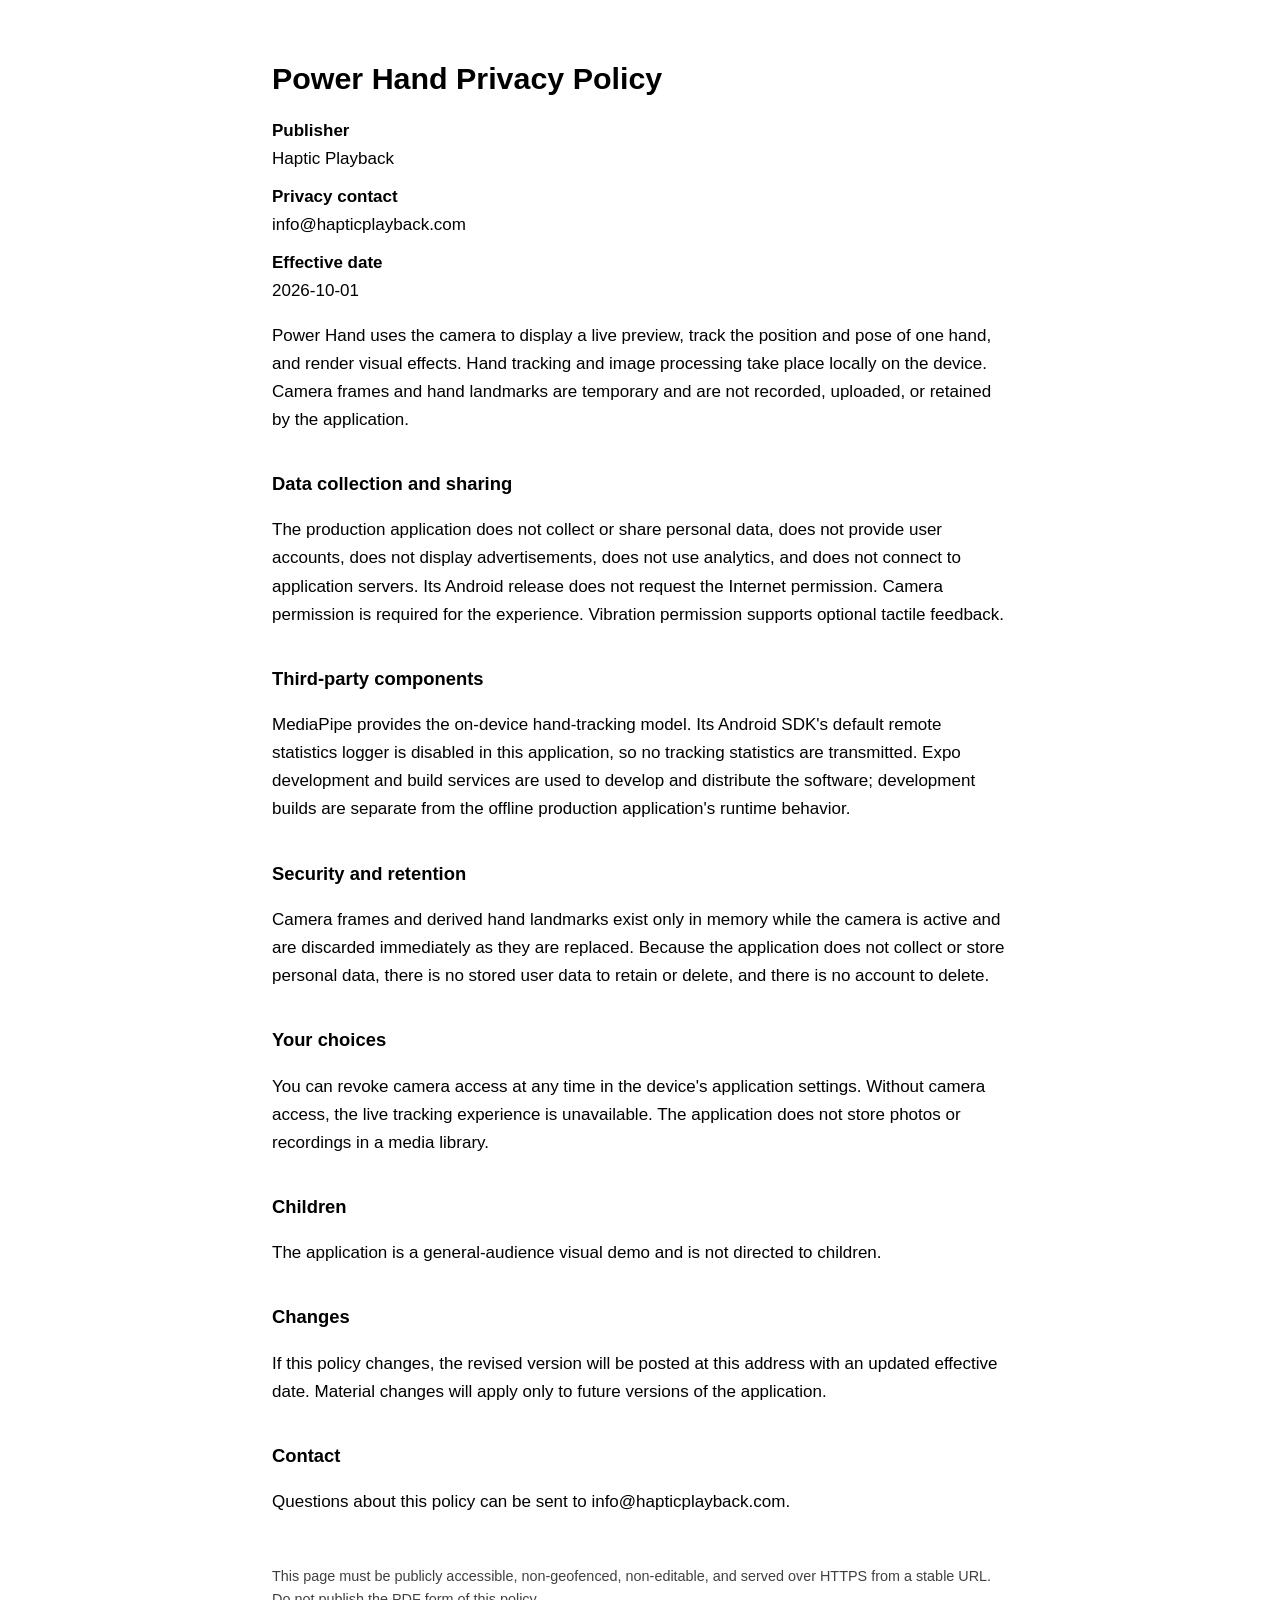
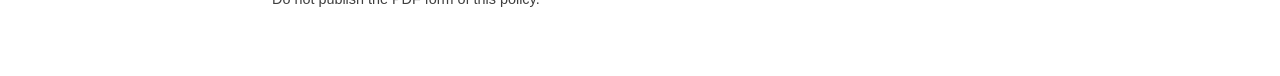
==== privacy.html @ d28c86fc "Power Hand Privacy Policy" ====
<!doctype html>
<html lang="en">
<head>
<meta charset="utf-8">
<meta name="viewport" content="width=device-width, initial-scale=1">
<title>Power Hand Privacy Policy</title>
<style>
  :root { color-scheme: light dark; }
  body { margin: 0 auto; max-width: 46rem; padding: 2.5rem 1.25rem 4rem;
    font: 17px/1.65 -apple-system, BlinkMacSystemFont, "Segoe UI", Roboto, sans-serif; }
  h1 { font-size: 1.9rem; line-height: 1.2; }
  h2 { font-size: 1.15rem; margin-top: 2.2rem; }
  dl { margin: 0; }
  dt { font-weight: 600; }
  dd { margin: 0 0 .6rem; }
  footer { margin-top: 3rem; font-size: .9rem; opacity: .75; }
</style>
</head>
<body>
<h1>Power Hand Privacy Policy</h1>
<dl>
  <dt>Publisher</dt><dd>Haptic Playback</dd>
  <dt>Privacy contact</dt><dd>info@hapticplayback.com</dd>
  <dt>Effective date</dt><dd>2026-10-01</dd>
</dl>

<p>Power Hand uses the camera to display a live preview, track the position and pose
of one hand, and render visual effects. Hand tracking and image processing take
place locally on the device. Camera frames and hand landmarks are temporary and are
not recorded, uploaded, or retained by the application.</p>

<h2>Data collection and sharing</h2>
<p>The production application does not collect or share personal data, does not
provide user accounts, does not display advertisements, does not use analytics, and
does not connect to application servers. Its Android release does not request the
Internet permission. Camera permission is required for the experience. Vibration
permission supports optional tactile feedback.</p>

<h2>Third-party components</h2>
<p>MediaPipe provides the on-device hand-tracking model. Its Android SDK's default
remote statistics logger is disabled in this application, so no tracking statistics
are transmitted. Expo development and build services are used to develop and
distribute the software; development builds are separate from the offline production
application's runtime behavior.</p>

<h2>Security and retention</h2>
<p>Camera frames and derived hand landmarks exist only in memory while the camera is
active and are discarded immediately as they are replaced. Because the application
does not collect or store personal data, there is no stored user data to retain or
delete, and there is no account to delete.</p>

<h2>Your choices</h2>
<p>You can revoke camera access at any time in the device's application settings.
Without camera access, the live tracking experience is unavailable. The application
does not store photos or recordings in a media library.</p>

<h2>Children</h2>
<p>The application is a general-audience visual demo and is not directed to children.</p>

<h2>Changes</h2>
<p>If this policy changes, the revised version will be posted at this address with an
updated effective date. Material changes will apply only to future versions of the
application.</p>

<h2>Contact</h2>
<p>Questions about this policy can be sent to info@hapticplayback.com.</p>

<footer>This page must be publicly accessible, non-geofenced, non-editable, and served
over HTTPS from a stable URL. Do not publish the PDF form of this policy.</footer>
</body>
</html>
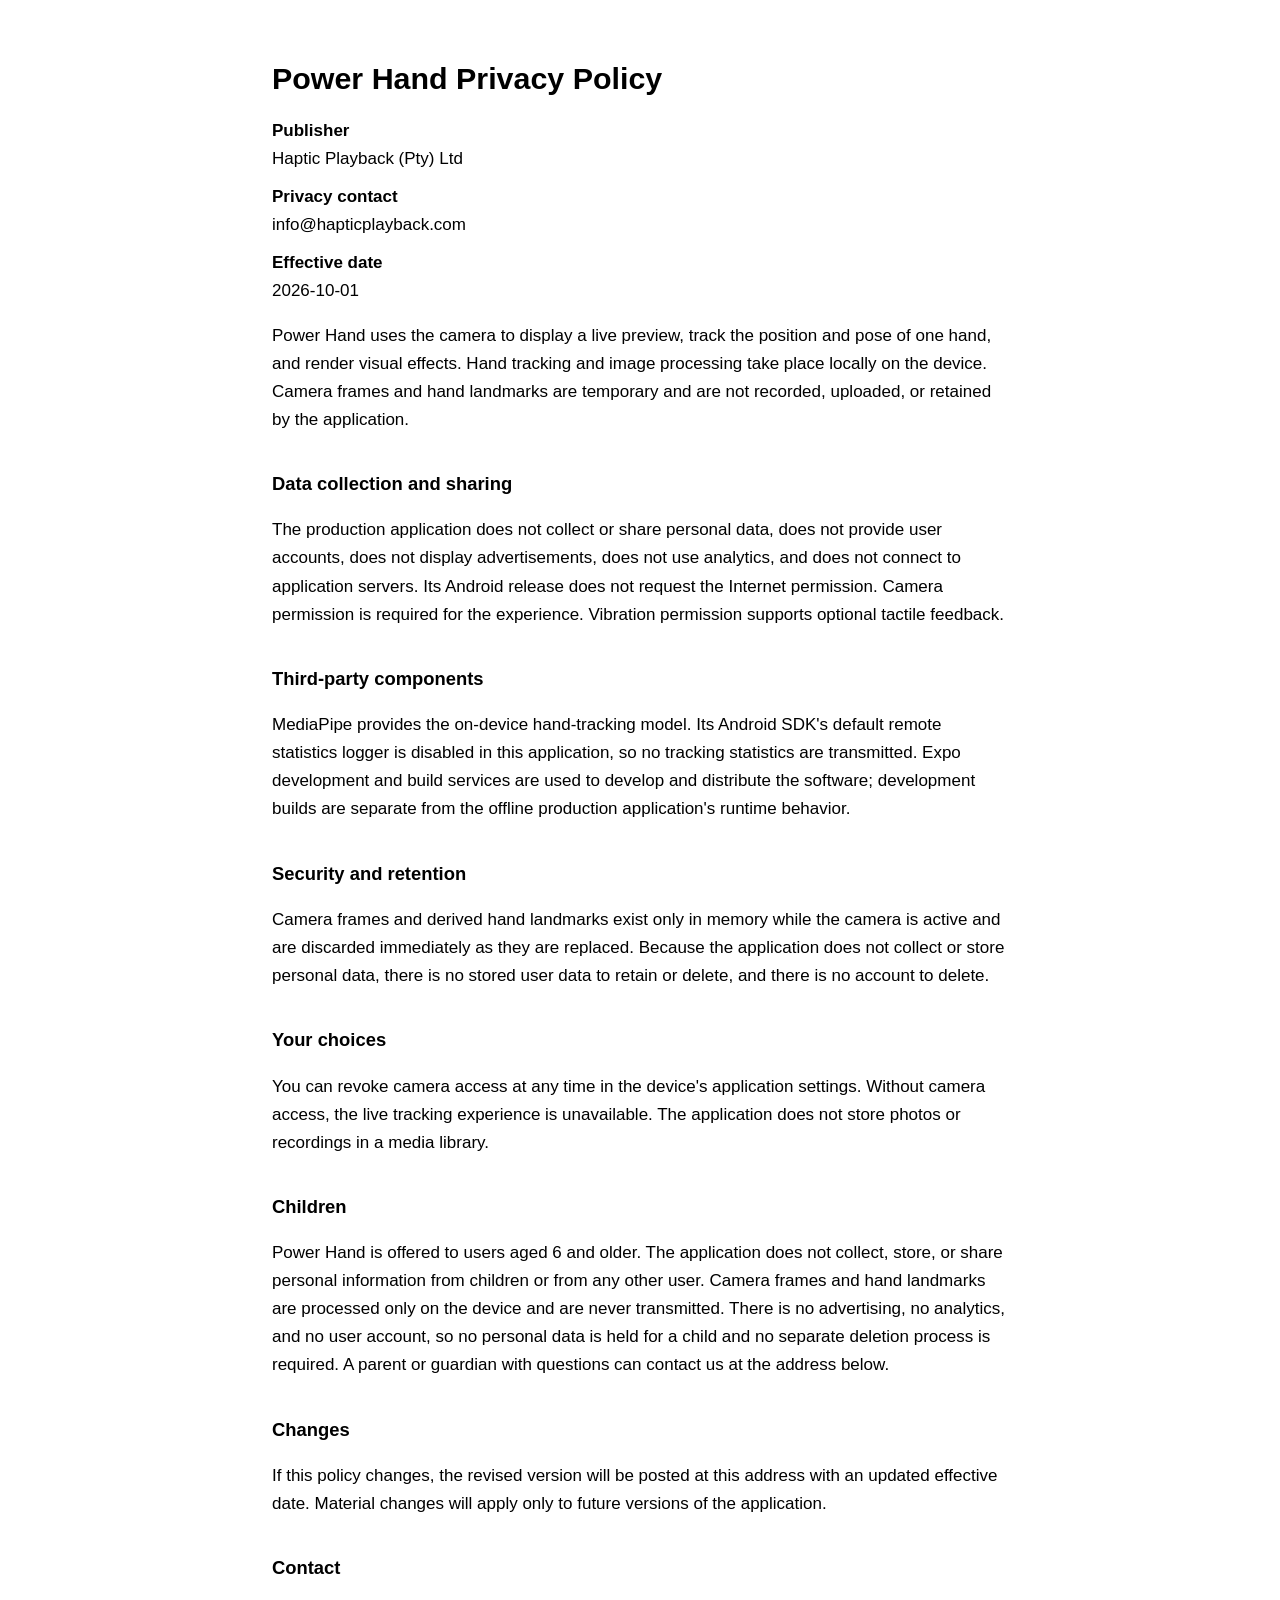
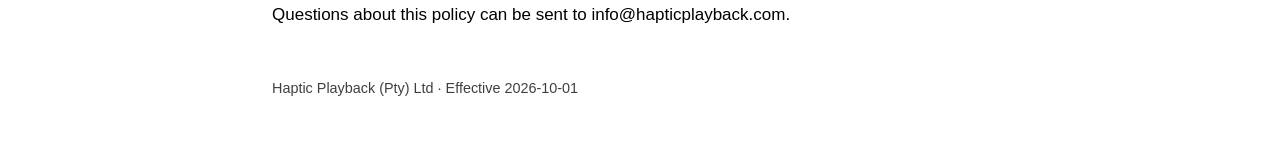
==== commit 5f49c85c: "Update to privacy policy" ====
--- a/privacy.html
+++ b/privacy.html
@@ -19,7 +19,7 @@
 <body>
 <h1>Power Hand Privacy Policy</h1>
 <dl>
-  <dt>Publisher</dt><dd>Haptic Playback</dd>
+  <dt>Publisher</dt><dd>Haptic Playback (Pty) Ltd</dd>
   <dt>Privacy contact</dt><dd>info@hapticplayback.com</dd>
   <dt>Effective date</dt><dd>2026-10-01</dd>
 </dl>
@@ -55,7 +55,12 @@
 does not store photos or recordings in a media library.</p>
 
 <h2>Children</h2>
-<p>The application is a general-audience visual demo and is not directed to children.</p>
+<p>Power Hand is offered to users aged 6 and older. The application does not collect,
+store, or share personal information from children or from any other user. Camera
+frames and hand landmarks are processed only on the device and are never transmitted.
+There is no advertising, no analytics, and no user account, so no personal data is
+held for a child and no separate deletion process is required. A parent or guardian
+with questions can contact us at the address below.</p>
 
 <h2>Changes</h2>
 <p>If this policy changes, the revised version will be posted at this address with an
@@ -65,7 +70,6 @@
 <h2>Contact</h2>
 <p>Questions about this policy can be sent to info@hapticplayback.com.</p>
 
-<footer>This page must be publicly accessible, non-geofenced, non-editable, and served
-over HTTPS from a stable URL. Do not publish the PDF form of this policy.</footer>
+<footer>Haptic Playback (Pty) Ltd · Effective 2026-10-01</footer>
 </body>
 </html>
